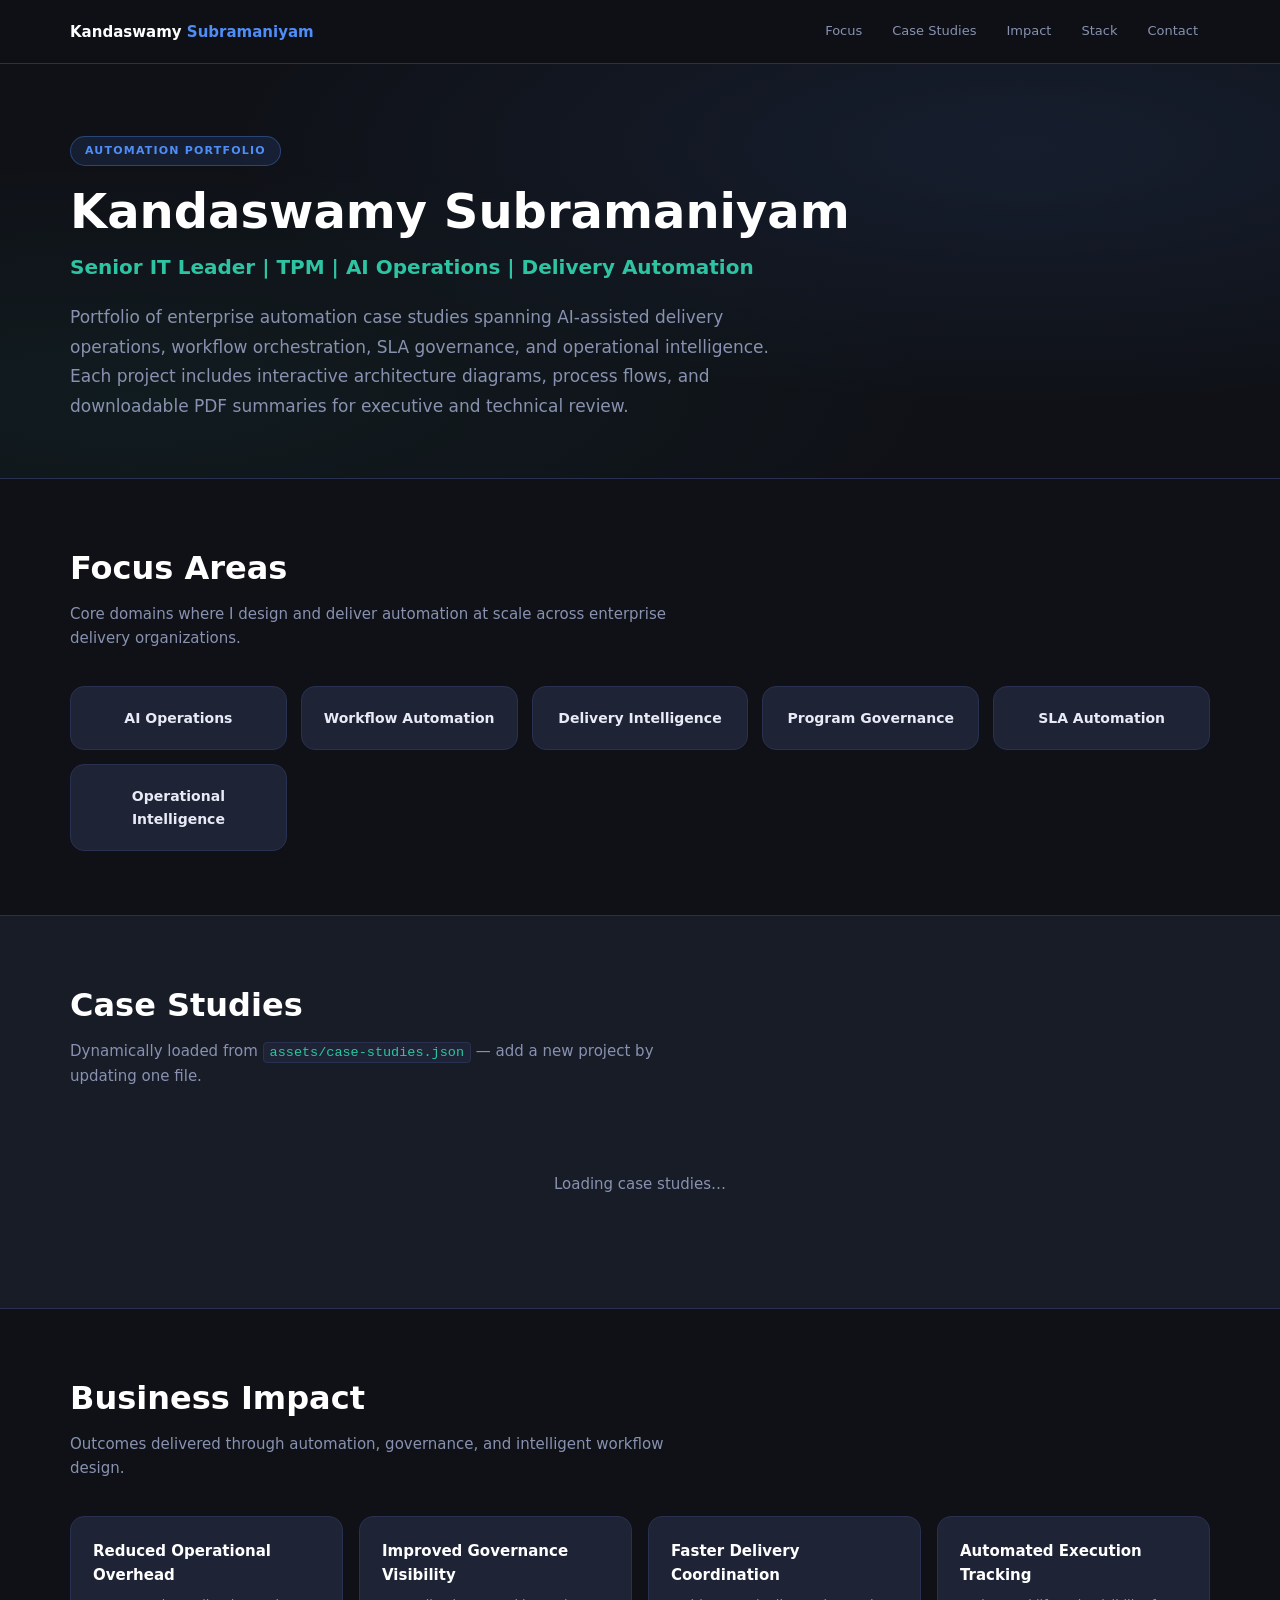
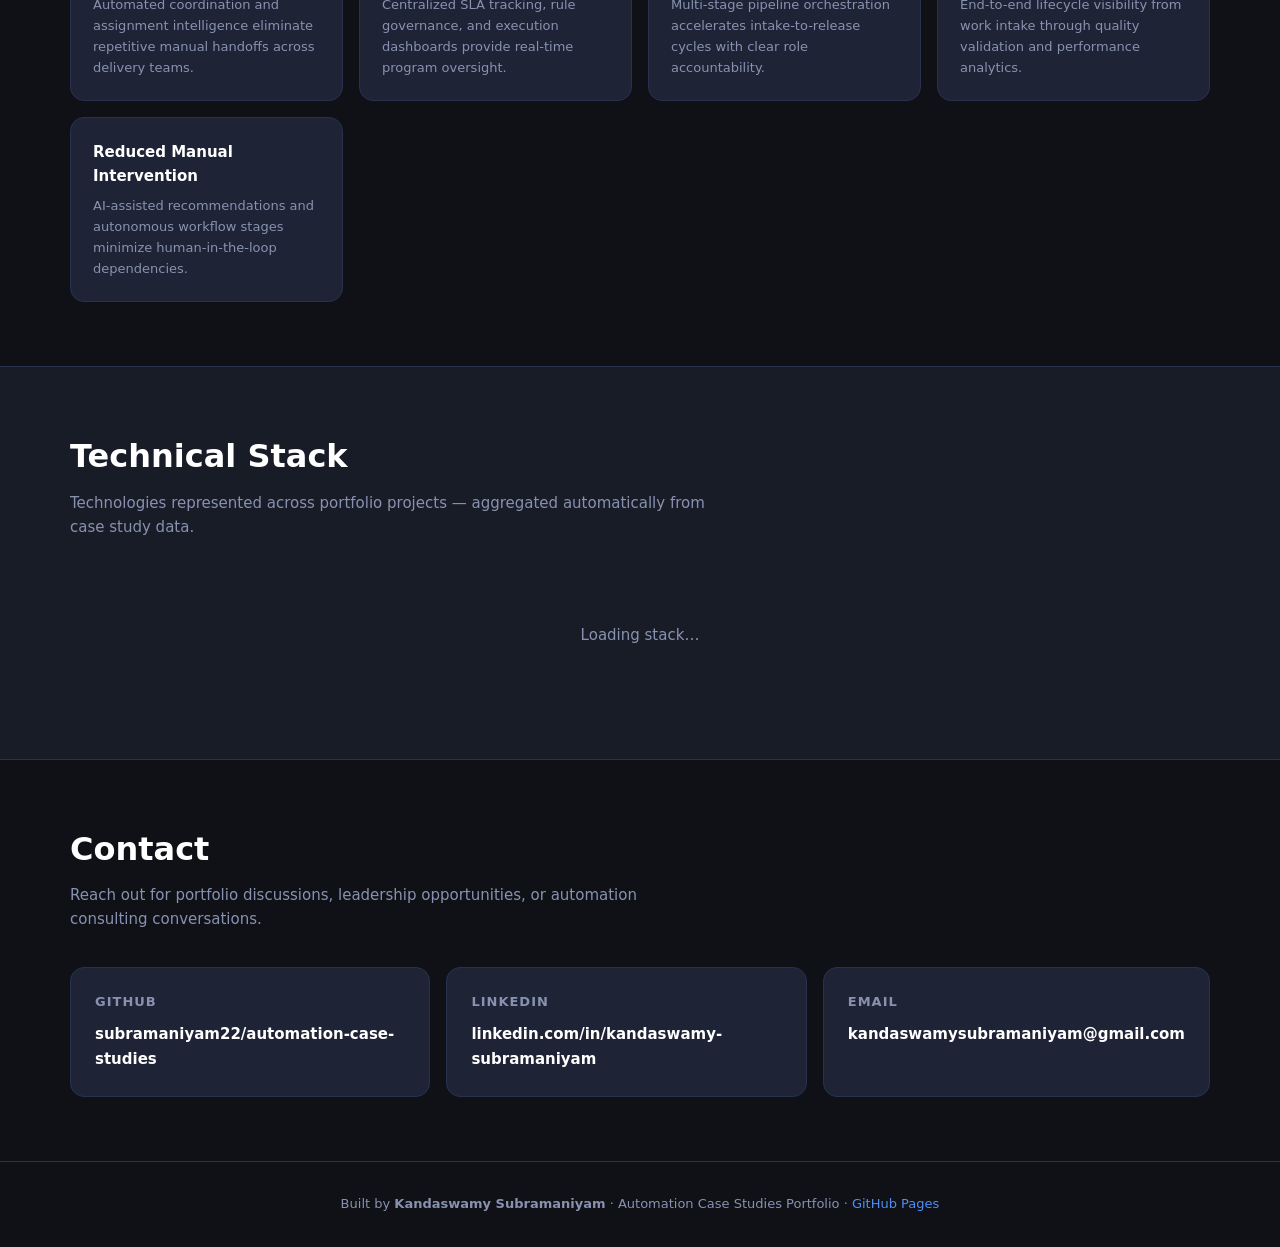
==== index.html @ 9ed325fb "Refactor portfolio into JSON-driven case study platform. Add index.html homepage, assets (JSON, app." ====
<!DOCTYPE html>
<html lang="en">
<head>
  <meta charset="UTF-8">
  <meta name="viewport" content="width=device-width, initial-scale=1.0">
  <meta name="description" content="Automation case studies portfolio by Kandaswamy Subramaniyam — AI operations, delivery automation, and workflow orchestration.">
  <title>Kandaswamy Subramaniyam | Automation Case Studies</title>
  <link rel="stylesheet" href="assets/styles.css">
</head>
<body>

  <nav class="site-nav">
    <div class="container">
      <a class="nav-brand" href="#top">Kandaswamy <span>Subramaniyam</span></a>
      <div class="nav-links">
        <a href="#focus">Focus</a>
        <a href="#case-studies">Case Studies</a>
        <a href="#impact">Impact</a>
        <a href="#stack">Stack</a>
        <a href="#contact">Contact</a>
      </div>
    </div>
  </nav>

  <header class="hero" id="top">
    <div class="container">
      <span class="hero-badge">Automation Portfolio</span>
      <h1>Kandaswamy Subramaniyam</h1>
      <p class="subtitle">Senior IT Leader | TPM | AI Operations | Delivery Automation</p>
      <p class="intro">
        Portfolio of enterprise automation case studies spanning AI-assisted delivery operations,
        workflow orchestration, SLA governance, and operational intelligence. Each project includes
        interactive architecture diagrams, process flows, and downloadable PDF summaries for
        executive and technical review.
      </p>
    </div>
  </header>

  <section id="focus">
    <div class="container">
      <div class="section-header">
        <h2>Focus Areas</h2>
        <p>Core domains where I design and deliver automation at scale across enterprise delivery organizations.</p>
      </div>
      <div class="focus-grid">
        <div class="focus-item">AI Operations</div>
        <div class="focus-item">Workflow Automation</div>
        <div class="focus-item">Delivery Intelligence</div>
        <div class="focus-item">Program Governance</div>
        <div class="focus-item">SLA Automation</div>
        <div class="focus-item">Operational Intelligence</div>
      </div>
    </div>
  </section>

  <section id="case-studies" class="section-alt">
    <div class="container">
      <div class="section-header">
        <h2>Case Studies</h2>
        <p>Dynamically loaded from <code>assets/case-studies.json</code> — add a new project by updating one file.</p>
      </div>
      <div id="case-study-grid" class="case-study-grid">
        <p class="loading-message">Loading case studies…</p>
      </div>
    </div>
  </section>

  <section id="impact">
    <div class="container">
      <div class="section-header">
        <h2>Business Impact</h2>
        <p>Outcomes delivered through automation, governance, and intelligent workflow design.</p>
      </div>
      <div class="impact-grid">
        <div class="impact-item">
          <h4>Reduced Operational Overhead</h4>
          <p>Automated coordination and assignment intelligence eliminate repetitive manual handoffs across delivery teams.</p>
        </div>
        <div class="impact-item">
          <h4>Improved Governance Visibility</h4>
          <p>Centralized SLA tracking, rule governance, and execution dashboards provide real-time program oversight.</p>
        </div>
        <div class="impact-item">
          <h4>Faster Delivery Coordination</h4>
          <p>Multi-stage pipeline orchestration accelerates intake-to-release cycles with clear role accountability.</p>
        </div>
        <div class="impact-item">
          <h4>Automated Execution Tracking</h4>
          <p>End-to-end lifecycle visibility from work intake through quality validation and performance analytics.</p>
        </div>
        <div class="impact-item">
          <h4>Reduced Manual Intervention</h4>
          <p>AI-assisted recommendations and autonomous workflow stages minimize human-in-the-loop dependencies.</p>
        </div>
      </div>
    </div>
  </section>

  <section id="stack" class="section-alt">
    <div class="container">
      <div class="section-header">
        <h2>Technical Stack</h2>
        <p>Technologies represented across portfolio projects — aggregated automatically from case study data.</p>
      </div>
      <div id="stack-badges" class="stack-cloud">
        <span class="loading-message">Loading stack…</span>
      </div>
    </div>
  </section>

  <section id="contact">
    <div class="container">
      <div class="section-header">
        <h2>Contact</h2>
        <p>Reach out for portfolio discussions, leadership opportunities, or automation consulting conversations.</p>
      </div>
      <div class="contact-grid">
        <div class="contact-card">
          <h4>GitHub</h4>
          <a id="contact-github" href="https://github.com/subramaniyam22/automation-case-studies" target="_blank" rel="noopener">subramaniyam22/automation-case-studies</a>
        </div>
        <div class="contact-card">
          <h4>LinkedIn</h4>
          <a id="contact-linkedin" href="https://www.linkedin.com/in/kandaswamy-subramaniyam" target="_blank" rel="noopener">linkedin.com/in/kandaswamy-subramaniyam</a>
        </div>
        <div class="contact-card">
          <h4>Email</h4>
          <a href="mailto:kandaswamysubramaniyam@gmail.com">kandaswamysubramaniyam@gmail.com</a>
        </div>
      </div>
    </div>
  </section>

  <footer class="site-footer">
    <div class="container">
      <p>Built by <strong>Kandaswamy Subramaniyam</strong> · Automation Case Studies Portfolio · <a href="https://subramaniyam22.github.io/automation-case-studies/">GitHub Pages</a></p>
    </div>
  </footer>

  <!-- JSON loader: works with file:// and GitHub Pages -->
  <script src="assets/case-studies.json" type="application/json" id="case-studies-data"></script>
  <script src="assets/app.js"></script>
</body>
</html>
---- assets/styles.css ----
/* ── Portfolio Homepage & Shared Chrome ── */
:root {
  --bg: #0f1117;
  --surface: #181c27;
  --card: #1e2436;
  --card-hover: #252b42;
  --border: #2a3050;
  --accent: #4f8ef7;
  --accent-soft: rgba(79, 142, 247, 0.12);
  --teal: #2ec4a3;
  --purple: #7c5cbf;
  --amber: #f7c948;
  --slate: #8892b0;
  --text: #e8eaf6;
  --muted: #8892b0;
  --white: #ffffff;
  --shadow: 0 8px 32px rgba(0, 0, 0, 0.35);
  --radius: 14px;
  --nav-height: 64px;
  --font: 'Segoe UI', system-ui, -apple-system, BlinkMacSystemFont, sans-serif;
}

*, *::before, *::after { box-sizing: border-box; margin: 0; padding: 0; }

html { scroll-behavior: smooth; }

body {
  font-family: var(--font);
  background: var(--bg);
  color: var(--text);
  line-height: 1.6;
  min-height: 100vh;
}

a { color: var(--accent); text-decoration: none; transition: color 0.2s, opacity 0.2s; }
a:hover { color: #7eb0ff; }

img { max-width: 100%; display: block; }

.container {
  width: min(1140px, calc(100% - 40px));
  margin: 0 auto;
}

/* ── Sticky Navigation ── */
.site-nav {
  position: sticky;
  top: 0;
  z-index: 1000;
  height: var(--nav-height);
  background: rgba(15, 17, 23, 0.92);
  backdrop-filter: blur(12px);
  border-bottom: 1px solid var(--border);
}

.site-nav .container {
  display: flex;
  align-items: center;
  justify-content: space-between;
  height: 100%;
  gap: 16px;
}

.nav-brand {
  font-weight: 700;
  font-size: 15px;
  color: var(--white);
  white-space: nowrap;
}

.nav-brand span { color: var(--accent); }

.nav-links {
  display: flex;
  align-items: center;
  gap: 6px;
  flex-wrap: wrap;
  justify-content: flex-end;
}

.nav-links a {
  color: var(--muted);
  font-size: 13px;
  font-weight: 500;
  padding: 8px 12px;
  border-radius: 8px;
}

.nav-links a:hover,
.nav-links a.active {
  color: var(--white);
  background: var(--accent-soft);
}

/* ── Hero ── */
.hero {
  padding: 72px 0 56px;
  background:
    radial-gradient(ellipse at 80% 20%, rgba(79, 142, 247, 0.1) 0%, transparent 55%),
    radial-gradient(ellipse at 10% 80%, rgba(46, 196, 163, 0.06) 0%, transparent 50%),
    var(--bg);
  border-bottom: 1px solid var(--border);
}

.hero-badge {
  display: inline-block;
  background: var(--accent-soft);
  color: var(--accent);
  border: 1px solid rgba(79, 142, 247, 0.35);
  border-radius: 999px;
  padding: 5px 14px;
  font-size: 11px;
  font-weight: 700;
  letter-spacing: 1.2px;
  text-transform: uppercase;
  margin-bottom: 18px;
}

.hero h1 {
  font-size: clamp(2rem, 5vw, 3rem);
  font-weight: 800;
  color: var(--white);
  line-height: 1.15;
  margin-bottom: 12px;
}

.hero .subtitle {
  font-size: clamp(1rem, 2.5vw, 1.25rem);
  color: var(--teal);
  font-weight: 600;
  margin-bottom: 20px;
}

.hero .intro {
  font-size: 17px;
  color: var(--muted);
  max-width: 720px;
  line-height: 1.75;
}

/* ── Sections ── */
section { padding: 64px 0; }

.section-header {
  margin-bottom: 36px;
}

.section-header h2 {
  font-size: clamp(1.5rem, 3vw, 2rem);
  font-weight: 700;
  color: var(--white);
  margin-bottom: 8px;
}

.section-header p {
  color: var(--muted);
  font-size: 15px;
  max-width: 640px;
}

.section-alt { background: var(--surface); border-block: 1px solid var(--border); }

/* ── Focus Areas ── */
.focus-grid {
  display: grid;
  grid-template-columns: repeat(auto-fit, minmax(180px, 1fr));
  gap: 14px;
}

.focus-item {
  background: var(--card);
  border: 1px solid var(--border);
  border-radius: var(--radius);
  padding: 20px 18px;
  text-align: center;
  font-size: 14px;
  font-weight: 600;
  color: var(--text);
  transition: transform 0.2s, border-color 0.2s, box-shadow 0.2s;
}

.focus-item:hover {
  transform: translateY(-3px);
  border-color: rgba(79, 142, 247, 0.45);
  box-shadow: var(--shadow);
}

/* ── Case Study Cards ── */
.case-study-grid {
  display: grid;
  grid-template-columns: repeat(auto-fit, minmax(320px, 1fr));
  gap: 24px;
}

.case-card {
  background: var(--card);
  border: 1px solid var(--border);
  border-radius: calc(var(--radius) + 2px);
  padding: 28px;
  display: flex;
  flex-direction: column;
  gap: 16px;
  box-shadow: var(--shadow);
  transition: transform 0.25s, border-color 0.25s, background 0.25s;
}

.case-card:hover {
  transform: translateY(-4px);
  border-color: rgba(79, 142, 247, 0.5);
  background: var(--card-hover);
}

.case-card-header h3 {
  font-size: 1.5rem;
  font-weight: 800;
  color: var(--white);
  margin-bottom: 4px;
}

.case-card-header .category {
  font-size: 13px;
  color: var(--teal);
  font-weight: 600;
}

.case-card .summary {
  font-size: 14px;
  color: var(--muted);
  line-height: 1.65;
}

.tag-row, .tech-row {
  display: flex;
  flex-wrap: wrap;
  gap: 8px;
}

.tag {
  font-size: 11px;
  font-weight: 600;
  padding: 4px 10px;
  border-radius: 999px;
  background: rgba(124, 92, 191, 0.15);
  color: #c4b5fd;
  border: 1px solid rgba(124, 92, 191, 0.3);
}

.tech-badge {
  font-size: 11px;
  font-weight: 600;
  padding: 4px 10px;
  border-radius: 999px;
  background: rgba(79, 142, 247, 0.12);
  color: #93c5fd;
  border: 1px solid rgba(79, 142, 247, 0.28);
}

.metrics-list {
  list-style: none;
  display: grid;
  gap: 8px;
}

.metrics-list li {
  font-size: 13px;
  color: var(--text);
  padding-left: 18px;
  position: relative;
}

.metrics-list li::before {
  content: '';
  position: absolute;
  left: 0;
  top: 8px;
  width: 7px;
  height: 7px;
  border-radius: 50%;
  background: var(--amber);
}

.card-links {
  display: flex;
  flex-wrap: wrap;
  gap: 8px;
  margin-top: auto;
  padding-top: 8px;
  border-top: 1px solid var(--border);
}

.btn {
  display: inline-flex;
  align-items: center;
  gap: 6px;
  font-size: 12px;
  font-weight: 600;
  padding: 8px 14px;
  border-radius: 8px;
  border: 1px solid transparent;
  transition: all 0.2s;
}

.btn-primary {
  background: var(--accent);
  color: var(--white);
  border-color: var(--accent);
}

.btn-primary:hover { background: #3a7ae8; color: var(--white); }

.btn-secondary {
  background: transparent;
  color: var(--muted);
  border-color: var(--border);
}

.btn-secondary:hover {
  color: var(--white);
  border-color: rgba(79, 142, 247, 0.45);
  background: var(--accent-soft);
}

.btn-pdf {
  background: rgba(247, 201, 72, 0.1);
  color: var(--amber);
  border-color: rgba(247, 201, 72, 0.35);
}

.btn-pdf:hover {
  background: rgba(247, 201, 72, 0.18);
  color: var(--amber);
}

/* ── Impact Grid ── */
.impact-grid {
  display: grid;
  grid-template-columns: repeat(auto-fit, minmax(220px, 1fr));
  gap: 16px;
}

.impact-item {
  background: var(--card);
  border: 1px solid var(--border);
  border-radius: var(--radius);
  padding: 22px;
}

.impact-item h4 {
  font-size: 15px;
  color: var(--white);
  margin-bottom: 8px;
}

.impact-item p {
  font-size: 13px;
  color: var(--muted);
}

/* ── Stack Section ── */
.stack-cloud {
  display: flex;
  flex-wrap: wrap;
  gap: 10px;
  justify-content: center;
}

.stack-badge {
  font-size: 13px;
  font-weight: 600;
  padding: 10px 18px;
  border-radius: 10px;
  background: var(--card);
  border: 1px solid var(--border);
  color: var(--text);
  transition: border-color 0.2s, transform 0.2s;
}

.stack-badge:hover {
  border-color: var(--teal);
  transform: translateY(-2px);
}

/* ── Contact ── */
.contact-grid {
  display: flex;
  flex-wrap: wrap;
  gap: 16px;
}

.contact-card {
  flex: 1 1 220px;
  background: var(--card);
  border: 1px solid var(--border);
  border-radius: var(--radius);
  padding: 24px;
  transition: border-color 0.2s, transform 0.2s;
}

.contact-card:hover {
  border-color: rgba(46, 196, 163, 0.45);
  transform: translateY(-2px);
}

.contact-card h4 {
  font-size: 13px;
  text-transform: uppercase;
  letter-spacing: 1px;
  color: var(--muted);
  margin-bottom: 8px;
}

.contact-card a,
.contact-card span {
  font-size: 15px;
  font-weight: 600;
  color: var(--white);
}

/* ── Footer ── */
.site-footer {
  padding: 32px 0;
  border-top: 1px solid var(--border);
  text-align: center;
  color: var(--muted);
  font-size: 13px;
}

.site-footer a { color: var(--accent); }

/* ── Diagram Page Chrome ── */
body.has-diagram-chrome { padding-top: 0; }

.diagram-chrome {
  position: sticky;
  top: 0;
  z-index: 1000;
  background: rgba(15, 17, 23, 0.95);
  backdrop-filter: blur(10px);
  border-bottom: 1px solid var(--border);
  padding: 0 24px;
}

.diagram-chrome-inner {
  max-width: 1200px;
  margin: 0 auto;
  display: flex;
  align-items: center;
  justify-content: space-between;
  gap: 12px;
  min-height: 52px;
  flex-wrap: wrap;
  padding: 8px 0;
}

.diagram-chrome .chrome-brand {
  font-size: 13px;
  font-weight: 700;
  color: var(--white);
}

.diagram-chrome .chrome-brand span { color: var(--accent); }

.diagram-chrome .chrome-links {
  display: flex;
  flex-wrap: wrap;
  gap: 6px;
  align-items: center;
}

.diagram-chrome .chrome-links a {
  font-size: 12px;
  font-weight: 600;
  color: var(--muted);
  padding: 6px 12px;
  border-radius: 7px;
  border: 1px solid transparent;
}

.diagram-chrome .chrome-links a:hover {
  color: var(--white);
  background: var(--accent-soft);
  border-color: rgba(79, 142, 247, 0.25);
}

.diagram-chrome .chrome-links a.pdf-link {
  color: var(--amber);
  border-color: rgba(247, 201, 72, 0.3);
  background: rgba(247, 201, 72, 0.08);
}

.diagram-chrome .chrome-links a.pdf-link:hover {
  color: var(--amber);
  background: rgba(247, 201, 72, 0.15);
}

.diagram-chrome .chrome-links a.active {
  color: var(--white);
  background: var(--accent-soft);
  border-color: rgba(79, 142, 247, 0.25);
}

code {
  font-family: Consolas, 'Courier New', monospace;
  font-size: 0.9em;
  background: var(--card);
  border: 1px solid var(--border);
  padding: 2px 6px;
  border-radius: 4px;
  color: var(--teal);
}

.diagram-site-footer {
  text-align: center;
  padding: 24px;
  color: var(--muted);
  font-size: 12px;
  border-top: 1px solid var(--border);
  margin-top: 24px;
}

.diagram-site-footer a { color: var(--accent); }

/* ── Loading State ── */
.loading-message {
  text-align: center;
  padding: 48px;
  color: var(--muted);
  font-size: 15px;
}

/* ── Responsive ── */
@media (max-width: 768px) {
  .site-nav .nav-links { gap: 2px; }
  .site-nav .nav-links a { padding: 6px 8px; font-size: 12px; }
  section { padding: 48px 0; }
  .hero { padding: 48px 0 40px; }
  .case-card { padding: 22px; }
  .diagram-chrome { padding: 0 16px; }
  .diagram-chrome-inner { justify-content: center; text-align: center; }
}

@media (max-width: 480px) {
  .container { width: calc(100% - 24px); }
  .nav-brand { font-size: 13px; }
}
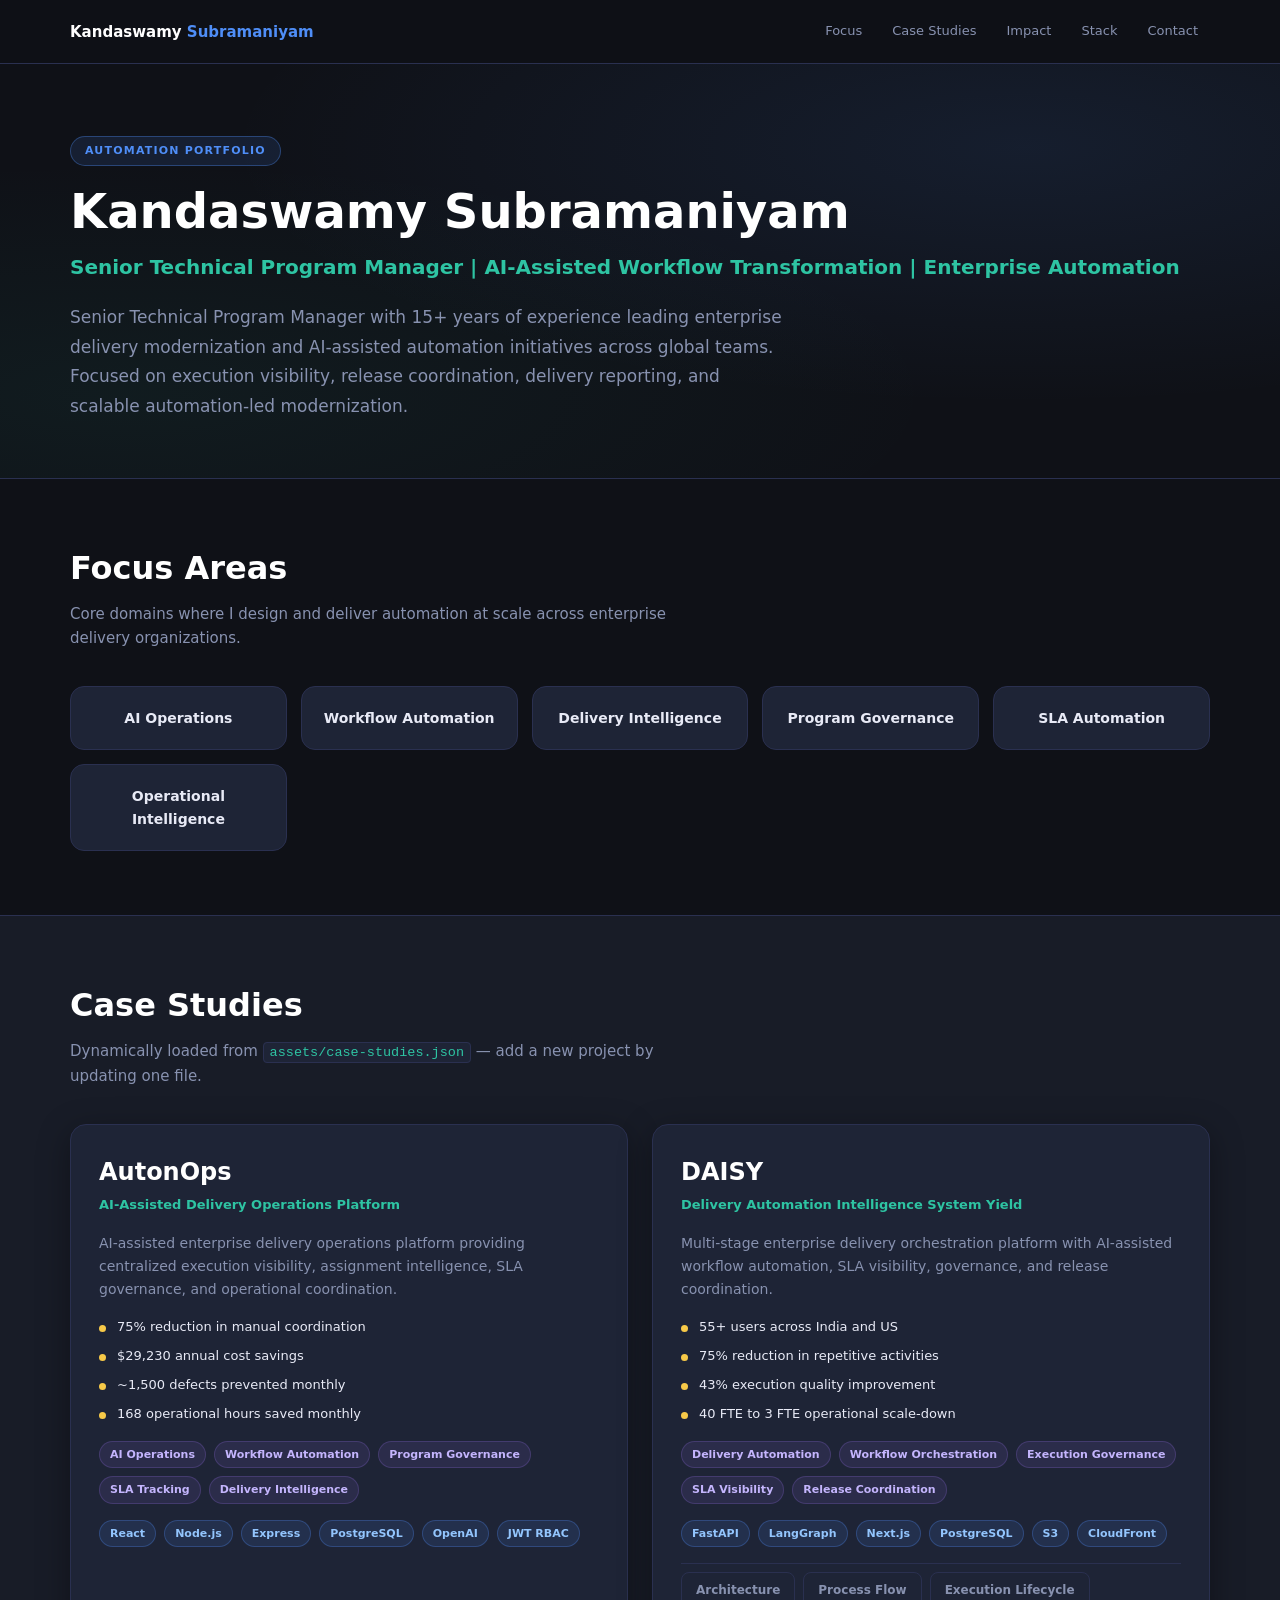
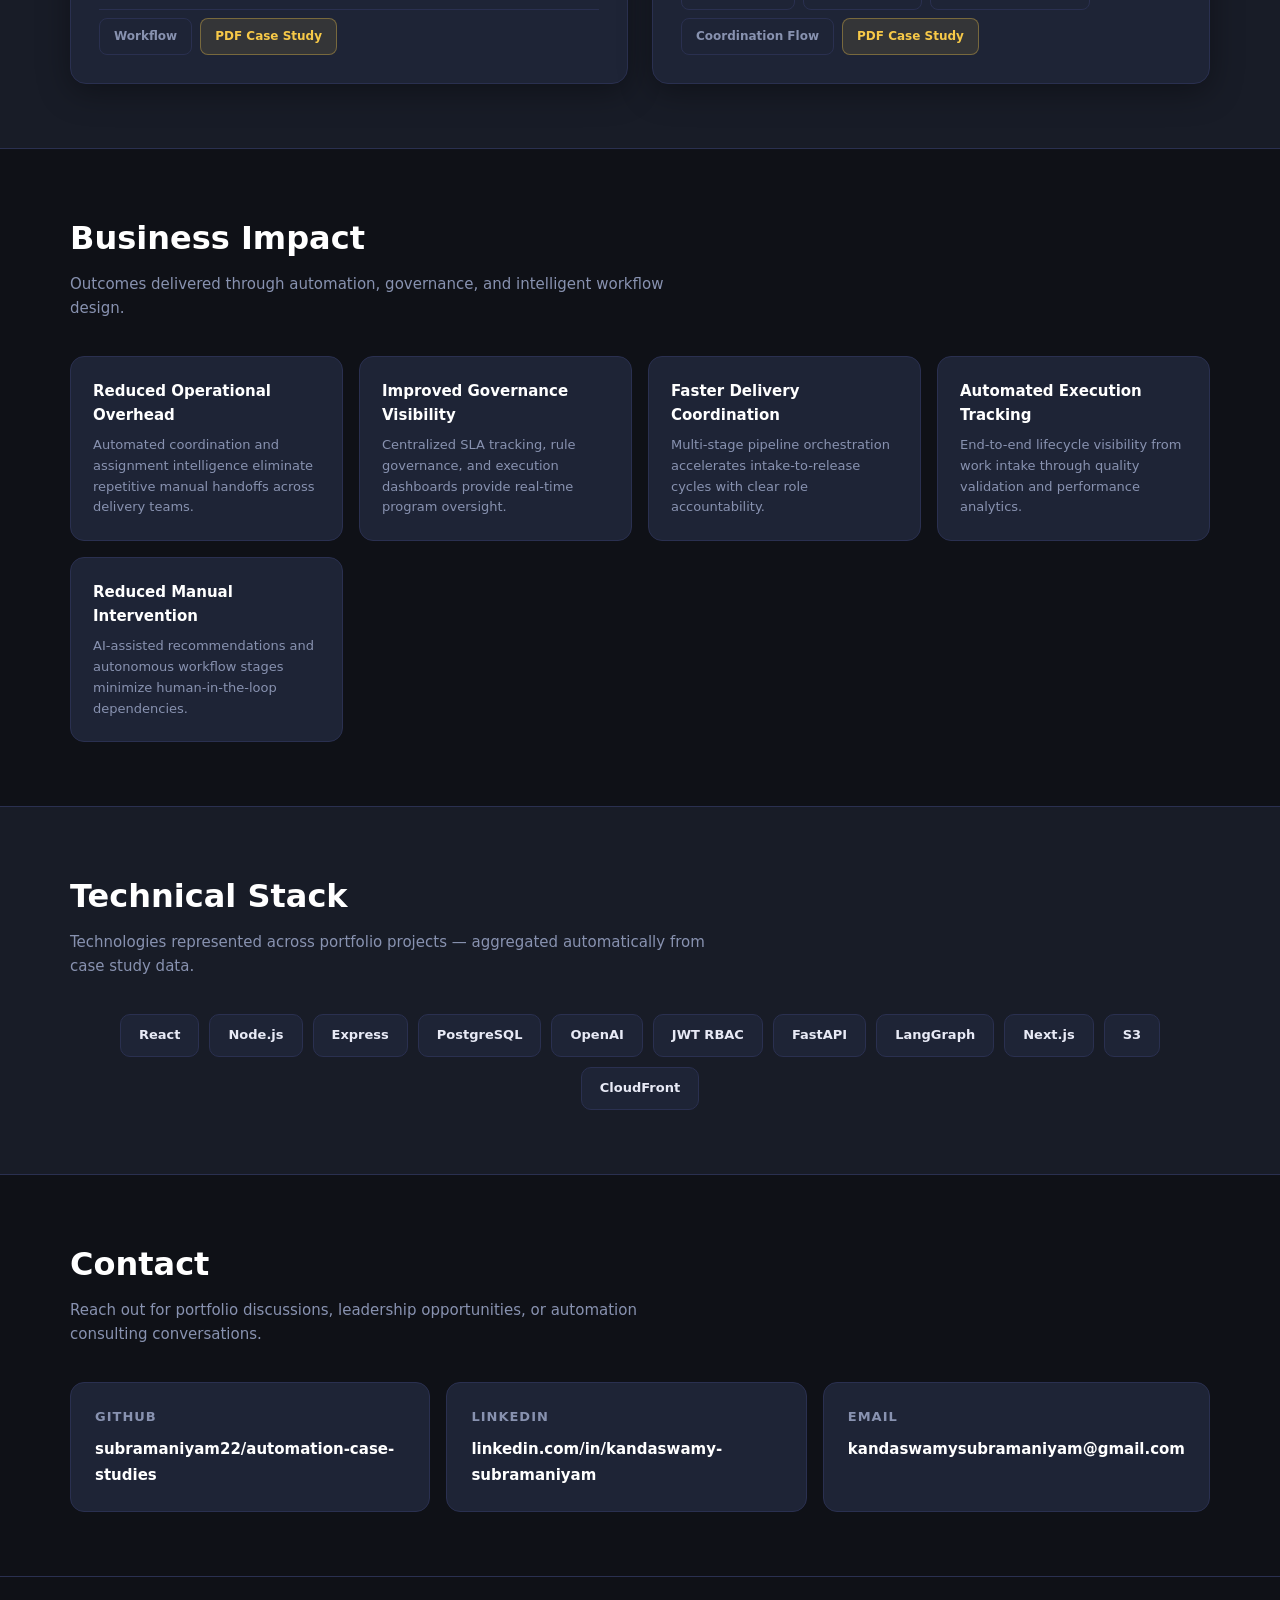
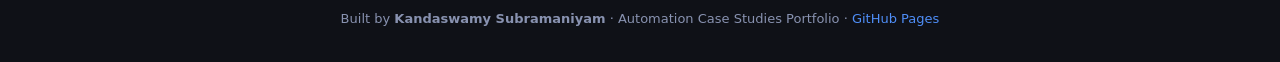
==== commit f3fa0152: "Fix case study JSON loading and homepage rendering. Use fetch with relative path, fallback cards, al" ====
--- a/index.html
+++ b/index.html
@@ -26,12 +26,11 @@
     <div class="container">
       <span class="hero-badge">Automation Portfolio</span>
       <h1>Kandaswamy Subramaniyam</h1>
-      <p class="subtitle">Senior IT Leader | TPM | AI Operations | Delivery Automation</p>
+      <p class="subtitle">Senior Technical Program Manager | AI-Assisted Workflow Transformation | Enterprise Automation</p>
       <p class="intro">
-        Portfolio of enterprise automation case studies spanning AI-assisted delivery operations,
-        workflow orchestration, SLA governance, and operational intelligence. Each project includes
-        interactive architecture diagrams, process flows, and downloadable PDF summaries for
-        executive and technical review.
+        Senior Technical Program Manager with 15+ years of experience leading enterprise delivery
+        modernization and AI-assisted automation initiatives across global teams. Focused on execution
+        visibility, release coordination, delivery reporting, and scalable automation-led modernization.
       </p>
     </div>
   </header>
@@ -59,7 +58,7 @@
         <h2>Case Studies</h2>
         <p>Dynamically loaded from <code>assets/case-studies.json</code> — add a new project by updating one file.</p>
       </div>
-      <div id="case-study-grid" class="case-study-grid">
+      <div id="caseStudyGrid" class="case-study-grid">
         <p class="loading-message">Loading case studies…</p>
       </div>
     </div>
@@ -102,7 +101,7 @@
         <h2>Technical Stack</h2>
         <p>Technologies represented across portfolio projects — aggregated automatically from case study data.</p>
       </div>
-      <div id="stack-badges" class="stack-cloud">
+      <div id="stackGrid" class="stack-cloud">
         <span class="loading-message">Loading stack…</span>
       </div>
     </div>
--- a/assets/styles.css
+++ b/assets/styles.css
@@ -499,6 +499,21 @@
   border-color: rgba(79, 142, 247, 0.25);
 }
 
+.load-error-banner {
+  background: rgba(247, 111, 79, 0.1);
+  border: 1px solid rgba(247, 111, 79, 0.4);
+  border-radius: var(--radius);
+  padding: 14px 18px;
+  margin-bottom: 24px;
+  font-size: 13px;
+  color: var(--text);
+  line-height: 1.6;
+}
+
+.load-error-banner strong {
+  color: #f76f4f;
+}
+
 code {
   font-family: Consolas, 'Courier New', monospace;
   font-size: 0.9em;
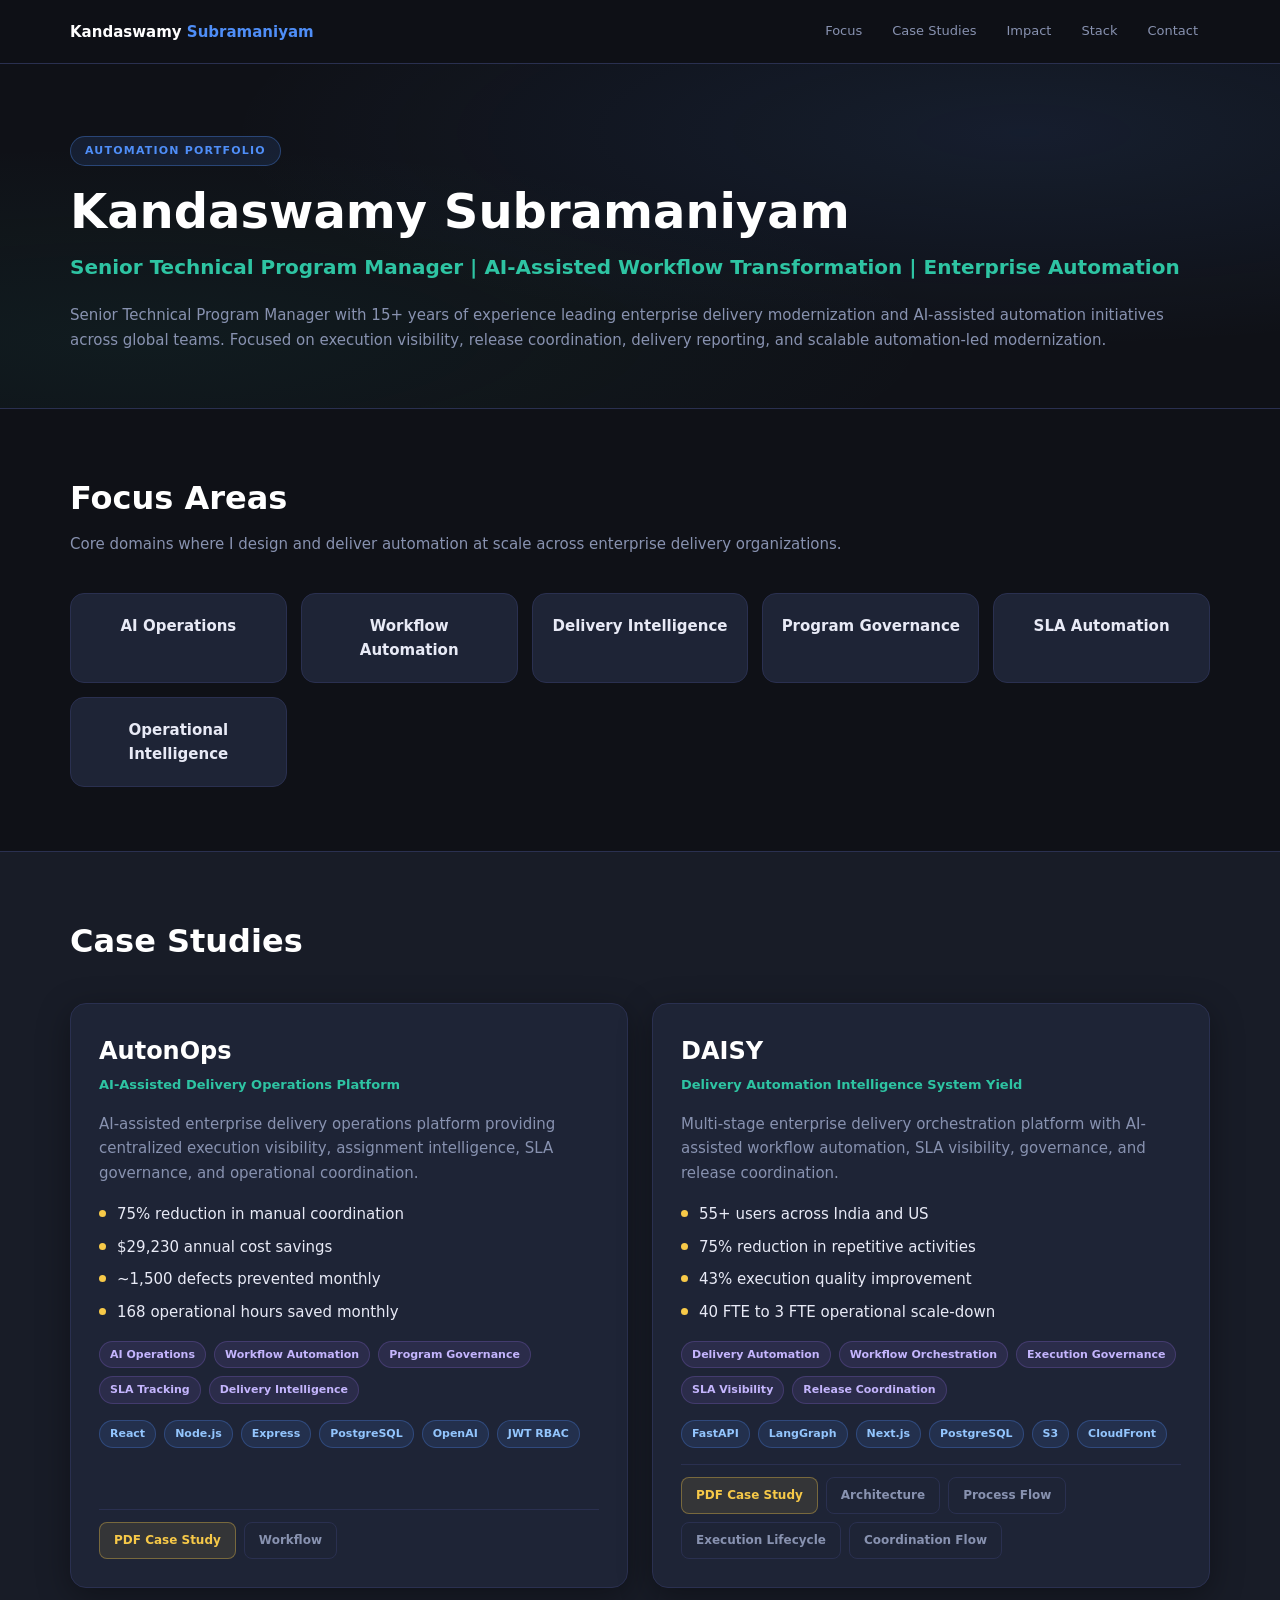
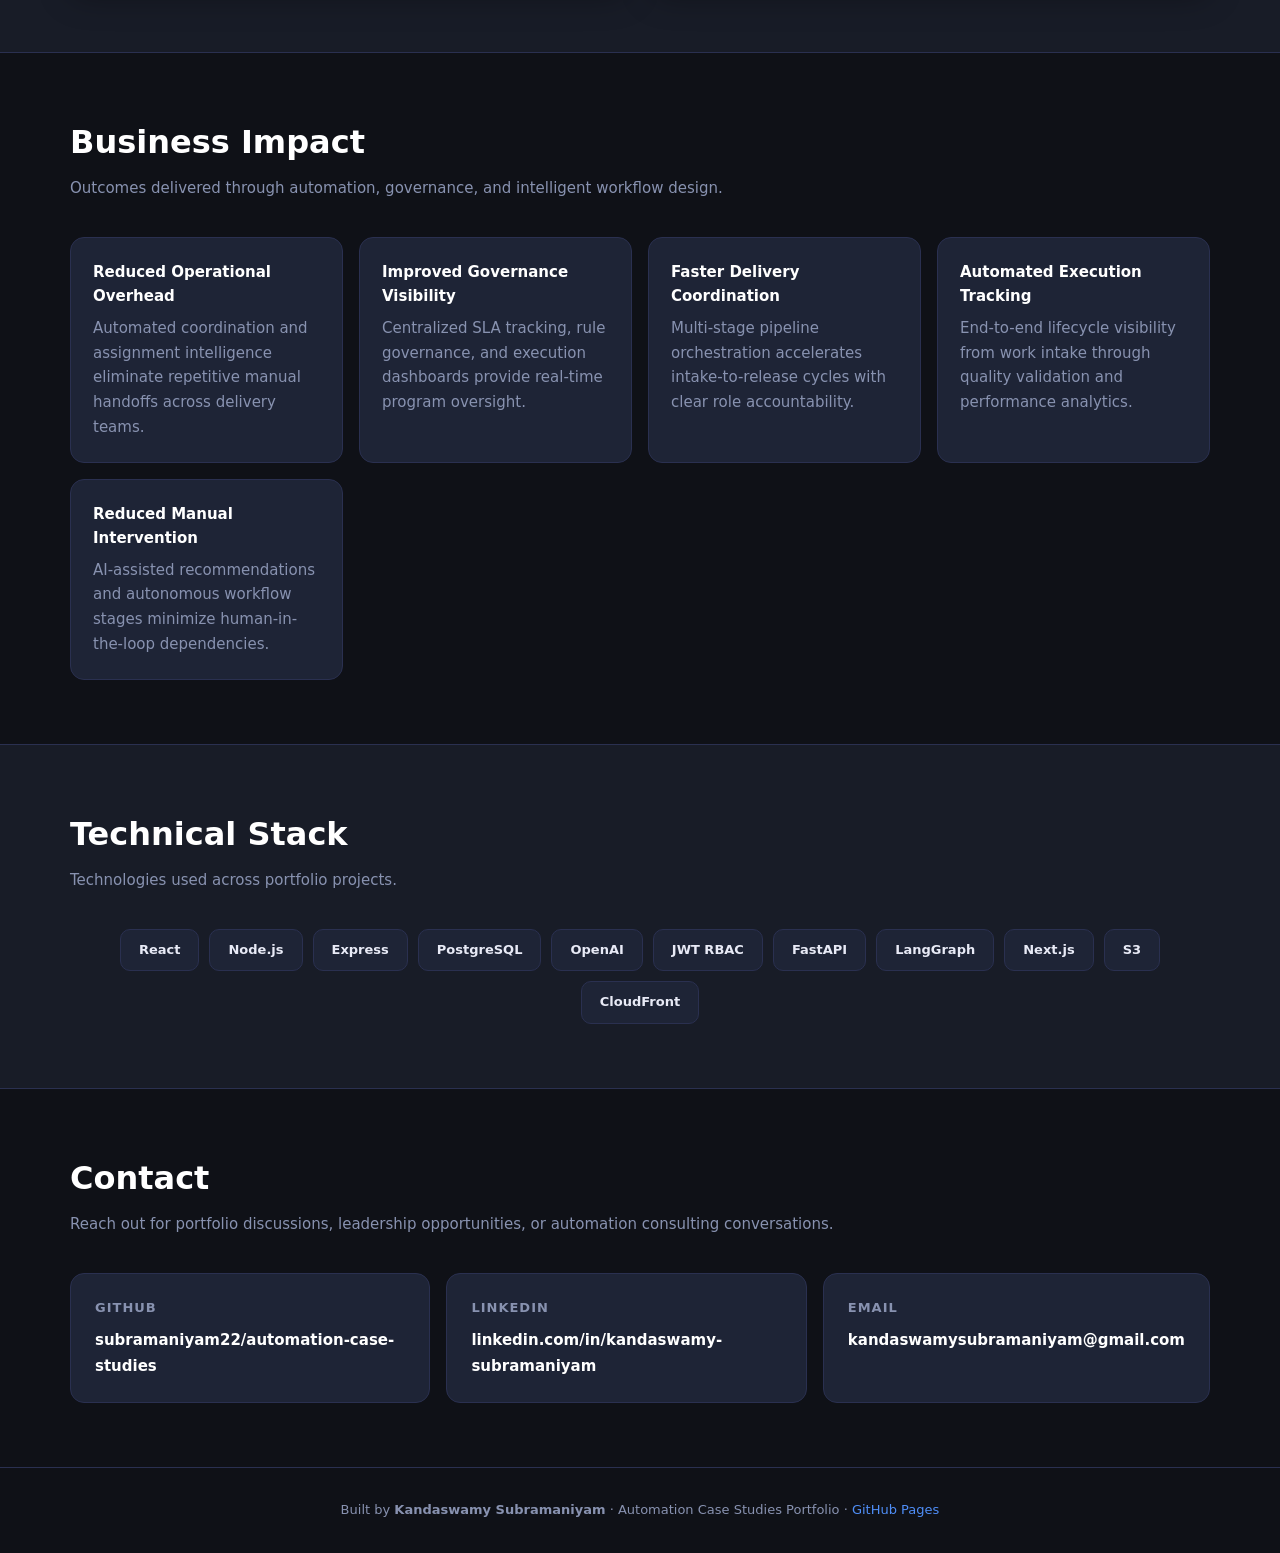
==== commit 91dc75d6: "Polish homepage UI: remove dev copy, reorder links, unify layout. Remove JSON loading notice, show P" ====
--- a/index.html
+++ b/index.html
@@ -56,7 +56,6 @@
     <div class="container">
       <div class="section-header">
         <h2>Case Studies</h2>
-        <p>Dynamically loaded from <code>assets/case-studies.json</code> — add a new project by updating one file.</p>
       </div>
       <div id="caseStudyGrid" class="case-study-grid">
         <p class="loading-message">Loading case studies…</p>
@@ -99,7 +98,7 @@
     <div class="container">
       <div class="section-header">
         <h2>Technical Stack</h2>
-        <p>Technologies represented across portfolio projects — aggregated automatically from case study data.</p>
+        <p>Technologies used across portfolio projects.</p>
       </div>
       <div id="stackGrid" class="stack-cloud">
         <span class="loading-message">Loading stack…</span>
--- a/assets/styles.css
+++ b/assets/styles.css
@@ -18,6 +18,10 @@
   --radius: 14px;
   --nav-height: 64px;
   --font: 'Segoe UI', system-ui, -apple-system, BlinkMacSystemFont, sans-serif;
+  --font-size-body: 15px;
+  --font-size-small: 13px;
+  --line-height-body: 1.65;
+  --content-width: 1140px;
 }
 
 *, *::before, *::after { box-sizing: border-box; margin: 0; padding: 0; }
@@ -38,7 +42,7 @@
 img { max-width: 100%; display: block; }
 
 .container {
-  width: min(1140px, calc(100% - 40px));
+  width: min(var(--content-width), calc(100% - 40px));
   margin: 0 auto;
 }
 
@@ -132,10 +136,10 @@
 }
 
 .hero .intro {
-  font-size: 17px;
-  color: var(--muted);
-  max-width: 720px;
-  line-height: 1.75;
+  font-size: var(--font-size-body);
+  color: var(--muted);
+  max-width: none;
+  line-height: var(--line-height-body);
 }
 
 /* ── Sections ── */
@@ -154,8 +158,9 @@
 
 .section-header p {
   color: var(--muted);
-  font-size: 15px;
-  max-width: 640px;
+  font-size: var(--font-size-body);
+  line-height: var(--line-height-body);
+  max-width: none;
 }
 
 .section-alt { background: var(--surface); border-block: 1px solid var(--border); }
@@ -173,7 +178,7 @@
   border-radius: var(--radius);
   padding: 20px 18px;
   text-align: center;
-  font-size: 14px;
+  font-size: var(--font-size-body);
   font-weight: 600;
   color: var(--text);
   transition: transform 0.2s, border-color 0.2s, box-shadow 0.2s;
@@ -188,8 +193,9 @@
 /* ── Case Study Cards ── */
 .case-study-grid {
   display: grid;
-  grid-template-columns: repeat(auto-fit, minmax(320px, 1fr));
+  grid-template-columns: repeat(2, 1fr);
   gap: 24px;
+  width: 100%;
 }
 
 .case-card {
@@ -202,6 +208,7 @@
   gap: 16px;
   box-shadow: var(--shadow);
   transition: transform 0.25s, border-color 0.25s, background 0.25s;
+  width: 100%;
 }
 
 .case-card:hover {
@@ -218,15 +225,15 @@
 }
 
 .case-card-header .category {
-  font-size: 13px;
+  font-size: var(--font-size-small);
   color: var(--teal);
   font-weight: 600;
 }
 
 .case-card .summary {
-  font-size: 14px;
-  color: var(--muted);
-  line-height: 1.65;
+  font-size: var(--font-size-body);
+  color: var(--muted);
+  line-height: var(--line-height-body);
 }
 
 .tag-row, .tech-row {
@@ -262,8 +269,9 @@
 }
 
 .metrics-list li {
-  font-size: 13px;
+  font-size: var(--font-size-body);
   color: var(--text);
+  line-height: var(--line-height-body);
   padding-left: 18px;
   position: relative;
 }
@@ -284,8 +292,9 @@
   flex-wrap: wrap;
   gap: 8px;
   margin-top: auto;
-  padding-top: 8px;
+  padding-top: 12px;
   border-top: 1px solid var(--border);
+  align-items: center;
 }
 
 .btn {
@@ -352,7 +361,8 @@
 }
 
 .impact-item p {
-  font-size: 13px;
+  font-size: var(--font-size-body);
+  line-height: var(--line-height-body);
   color: var(--muted);
 }
 
@@ -550,6 +560,7 @@
   section { padding: 48px 0; }
   .hero { padding: 48px 0 40px; }
   .case-card { padding: 22px; }
+  .case-study-grid { grid-template-columns: 1fr; }
   .diagram-chrome { padding: 0 16px; }
   .diagram-chrome-inner { justify-content: center; text-align: center; }
 }
